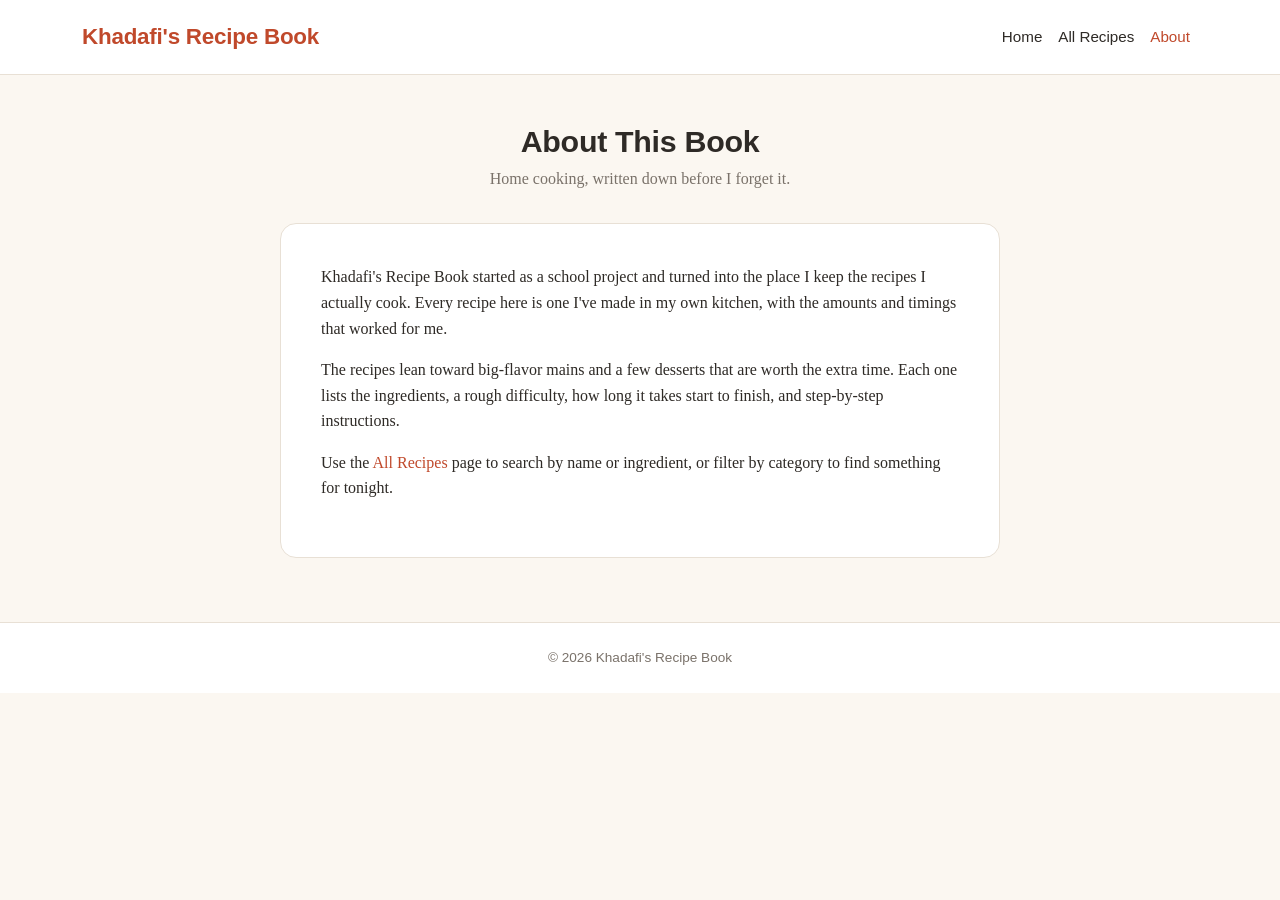
==== about.html @ 9b1b8860 "Add files via upload" ====
<!DOCTYPE html>
<html lang="en">

<head>
   <meta charset="UTF-8">
   <meta name="viewport" content="width=device-width, initial-scale=1.0">
   <title>About — Khadafi's Recipe Book</title>
   <link rel="stylesheet" href="https://cdn.jsdelivr.net/npm/bootstrap@5.3.0/dist/css/bootstrap.min.css">
   <link rel="stylesheet" href="styles.css">
</head>

<body>

   <nav class="navbar navbar-expand-lg">
      <div class="container">
         <a class="navbar-brand" href="index.html">Khadafi's Recipe Book</a>
         <button class="navbar-toggler" type="button" data-bs-toggle="collapse" data-bs-target="#navbarNav">
            <span class="navbar-toggler-icon"></span>
         </button>
         <div class="collapse navbar-collapse" id="navbarNav">
            <ul class="navbar-nav ms-auto">
               <li class="nav-item"><a class="nav-link" href="index.html">Home</a></li>
               <li class="nav-item"><a class="nav-link" href="recipes.html">All Recipes</a></li>
               <li class="nav-item"><a class="nav-link active" href="about.html">About</a></li>
            </ul>
         </div>
      </div>
   </nav>

   <div class="container mt-5">
      <h2 class="section-title">About This Book</h2>
      <p class="section-subtitle">Home cooking, written down before I forget it.</p>

      <div class="about-card">
         <p>Khadafi's Recipe Book started as a school project and turned into the place I keep
            the recipes I actually cook. Every recipe here is one I've made in my own kitchen,
            with the amounts and timings that worked for me.</p>
         <p>The recipes lean toward big-flavor mains and a few desserts that are worth the extra
            time. Each one lists the ingredients, a rough difficulty, how long it takes start to
            finish, and step-by-step instructions.</p>
         <p>Use the <a href="recipes.html">All Recipes</a> page to search by name or ingredient,
            or filter by category to find something for tonight.</p>
      </div>
   </div>

   <footer class="site-footer">
      &copy; <span id="year"></span> Khadafi's Recipe Book
   </footer>

   <script src="https://cdn.jsdelivr.net/npm/bootstrap@5.3.0/dist/js/bootstrap.bundle.min.js"></script>
   <script>document.getElementById("year").textContent = new Date().getFullYear();</script>
</body>

</html>
---- styles.css ----
/* ============================================================
   Khadafi's Recipe Book
   ============================================================ */

:root {
  --bg: #fbf7f1;
  --surface: #ffffff;
  --ink: #2e2a26;
  --muted: #7a726a;
  --accent: #c0492b;
  --accent-dark: #9a3620;
  --line: #e8e0d5;
}

* {
  box-sizing: border-box;
}

body {
  font-family: "Georgia", "Times New Roman", serif;
  background-color: var(--bg);
  color: var(--ink);
  margin: 0;
  line-height: 1.6;
}

h1,
h2,
h3,
.navbar-brand {
  font-family: "Helvetica Neue", Arial, sans-serif;
  font-weight: 700;
  letter-spacing: -0.01em;
}

a {
  color: var(--accent);
  text-decoration: none;
}

a:hover {
  color: var(--accent-dark);
}

/* ---------- nav ---------- */

.navbar {
  background-color: var(--surface);
  border-bottom: 1px solid var(--line);
  padding: 14px 0;
}

.navbar-brand {
  font-size: 1.4rem;
  color: var(--accent) !important;
}

.navbar .nav-link {
  color: var(--ink) !important;
  font-family: "Helvetica Neue", Arial, sans-serif;
  font-size: 0.95rem;
  padding: 0.25rem 0.9rem;
}

.navbar .nav-link:hover,
.navbar .nav-link.active {
  color: var(--accent) !important;
}

/* ---------- hero ---------- */

.hero {
  background: linear-gradient(rgba(0, 0, 0, 0.35), rgba(0, 0, 0, 0.35)),
    url("https://images.unsplash.com/photo-1490645935967-10de6ba17061?auto=format&fit=crop&w=1600&q=60")
      no-repeat center center / cover;
  min-height: 340px;
  display: flex;
  align-items: center;
  justify-content: center;
  text-align: center;
  color: #fff;
  padding: 40px 20px;
}

.hero-text {
  max-width: 640px;
}

.hero h1 {
  font-size: clamp(2rem, 5vw, 3.25rem);
  margin-bottom: 0.5rem;
}

.hero p {
  font-size: 1.15rem;
  margin-bottom: 1.5rem;
}

.btn-accent {
  background-color: var(--accent);
  border: none;
  color: #fff;
  font-family: "Helvetica Neue", Arial, sans-serif;
  font-weight: 600;
  padding: 0.65rem 1.6rem;
  border-radius: 999px;
  transition: background-color 0.2s ease;
}

.btn-accent:hover {
  background-color: var(--accent-dark);
  color: #fff;
}

/* ---------- section headings ---------- */

.section-title {
  text-align: center;
  margin: 3rem 0 0.4rem;
  font-size: 1.9rem;
}

.section-subtitle {
  text-align: center;
  color: var(--muted);
  margin-bottom: 2rem;
}

/* ---------- recipe cards ---------- */

.recipe-card {
  display: flex;
  flex-direction: column;
  height: 100%;
  background: var(--surface);
  border: 1px solid var(--line);
  border-radius: 14px;
  overflow: hidden;
  color: var(--ink);
  transition: transform 0.2s ease, box-shadow 0.2s ease;
}

.recipe-card:hover {
  transform: translateY(-4px);
  box-shadow: 0 12px 28px rgba(0, 0, 0, 0.12);
  color: var(--ink);
}

.recipe-card-img {
  height: 190px;
  background-size: cover;
  background-position: center;
}

.recipe-card-body {
  padding: 1.1rem 1.2rem 1.3rem;
  display: flex;
  flex-direction: column;
  flex-grow: 1;
}

.recipe-card-body h3 {
  font-size: 1.2rem;
  margin: 0.5rem 0 0.4rem;
}

.recipe-blurb {
  color: var(--muted);
  font-size: 0.95rem;
  flex-grow: 1;
}

.badge-category {
  align-self: flex-start;
  background: #f0e6da;
  color: var(--accent-dark);
  font-family: "Helvetica Neue", Arial, sans-serif;
  font-size: 0.72rem;
  font-weight: 700;
  text-transform: uppercase;
  letter-spacing: 0.06em;
  padding: 0.25rem 0.6rem;
  border-radius: 999px;
}

.recipe-meta {
  display: flex;
  flex-wrap: wrap;
  gap: 0.9rem;
  margin-top: 0.9rem;
  padding-top: 0.8rem;
  border-top: 1px solid var(--line);
  font-family: "Helvetica Neue", Arial, sans-serif;
  font-size: 0.82rem;
  color: var(--muted);
}

/* ---------- search + filters ---------- */

.toolbar {
  max-width: 720px;
  margin: 0 auto 2rem;
}

#searchInput {
  border: 1px solid var(--line);
  border-radius: 999px;
  padding: 0.7rem 1.2rem;
  font-family: "Helvetica Neue", Arial, sans-serif;
}

#searchInput:focus {
  outline: none;
  border-color: var(--accent);
  box-shadow: 0 0 0 3px rgba(192, 73, 43, 0.15);
}

#category-filters {
  display: flex;
  flex-wrap: wrap;
  gap: 0.5rem;
  justify-content: center;
  margin-top: 1rem;
}

.filter-btn {
  background: var(--surface);
  border: 1px solid var(--line);
  color: var(--ink);
  font-family: "Helvetica Neue", Arial, sans-serif;
  font-size: 0.85rem;
  padding: 0.4rem 1rem;
  border-radius: 999px;
  cursor: pointer;
  transition: all 0.15s ease;
}

.filter-btn:hover {
  border-color: var(--accent);
}

.filter-btn.active {
  background: var(--accent);
  border-color: var(--accent);
  color: #fff;
}

/* ---------- recipe detail ---------- */

.recipe-hero {
  height: 360px;
  background-size: cover;
  background-position: center;
  border-radius: 16px;
}

.recipe-detail-body {
  background: var(--surface);
  border: 1px solid var(--line);
  border-radius: 16px;
  padding: 2rem;
  margin-top: -60px;
  position: relative;
}

.back-link {
  display: inline-block;
  font-family: "Helvetica Neue", Arial, sans-serif;
  font-size: 0.9rem;
  margin-bottom: 0.8rem;
}

.recipe-detail-body h1 {
  font-size: clamp(1.8rem, 4vw, 2.6rem);
  margin: 0.5rem 0;
}

.recipe-detail-body .lead {
  color: var(--muted);
}

.recipe-stats {
  display: flex;
  flex-wrap: wrap;
  gap: 1.5rem;
  margin-top: 1.2rem;
  padding: 1rem 0;
  border-top: 1px solid var(--line);
  border-bottom: 1px solid var(--line);
  font-family: "Helvetica Neue", Arial, sans-serif;
}

.recipe-stats div {
  display: flex;
  flex-direction: column;
}

.recipe-stats strong {
  font-size: 1.05rem;
}

.recipe-stats span {
  font-size: 0.8rem;
  color: var(--muted);
  text-transform: uppercase;
  letter-spacing: 0.05em;
}

.recipe-detail-body h2 {
  font-size: 1.35rem;
  margin-bottom: 0.9rem;
}

.ingredient-list {
  list-style: none;
  padding: 0;
}

.ingredient-list li {
  padding: 0.5rem 0 0.5rem 1.6rem;
  border-bottom: 1px dashed var(--line);
  position: relative;
}

.ingredient-list li::before {
  content: "\2713";
  position: absolute;
  left: 0;
  color: var(--accent);
  font-weight: 700;
}

.method-list {
  padding-left: 1.2rem;
}

.method-list li {
  margin-bottom: 0.9rem;
  padding-left: 0.4rem;
}

.method-list li::marker {
  color: var(--accent);
  font-family: "Helvetica Neue", Arial, sans-serif;
  font-weight: 700;
}

/* ---------- about ---------- */

.about-card {
  background: var(--surface);
  border: 1px solid var(--line);
  border-radius: 16px;
  padding: 2.5rem;
  max-width: 720px;
  margin: 0 auto;
}

/* ---------- footer ---------- */

.site-footer {
  background: var(--surface);
  border-top: 1px solid var(--line);
  text-align: center;
  color: var(--muted);
  font-family: "Helvetica Neue", Arial, sans-serif;
  font-size: 0.85rem;
  padding: 1.5rem 1rem;
  margin-top: 4rem;
}
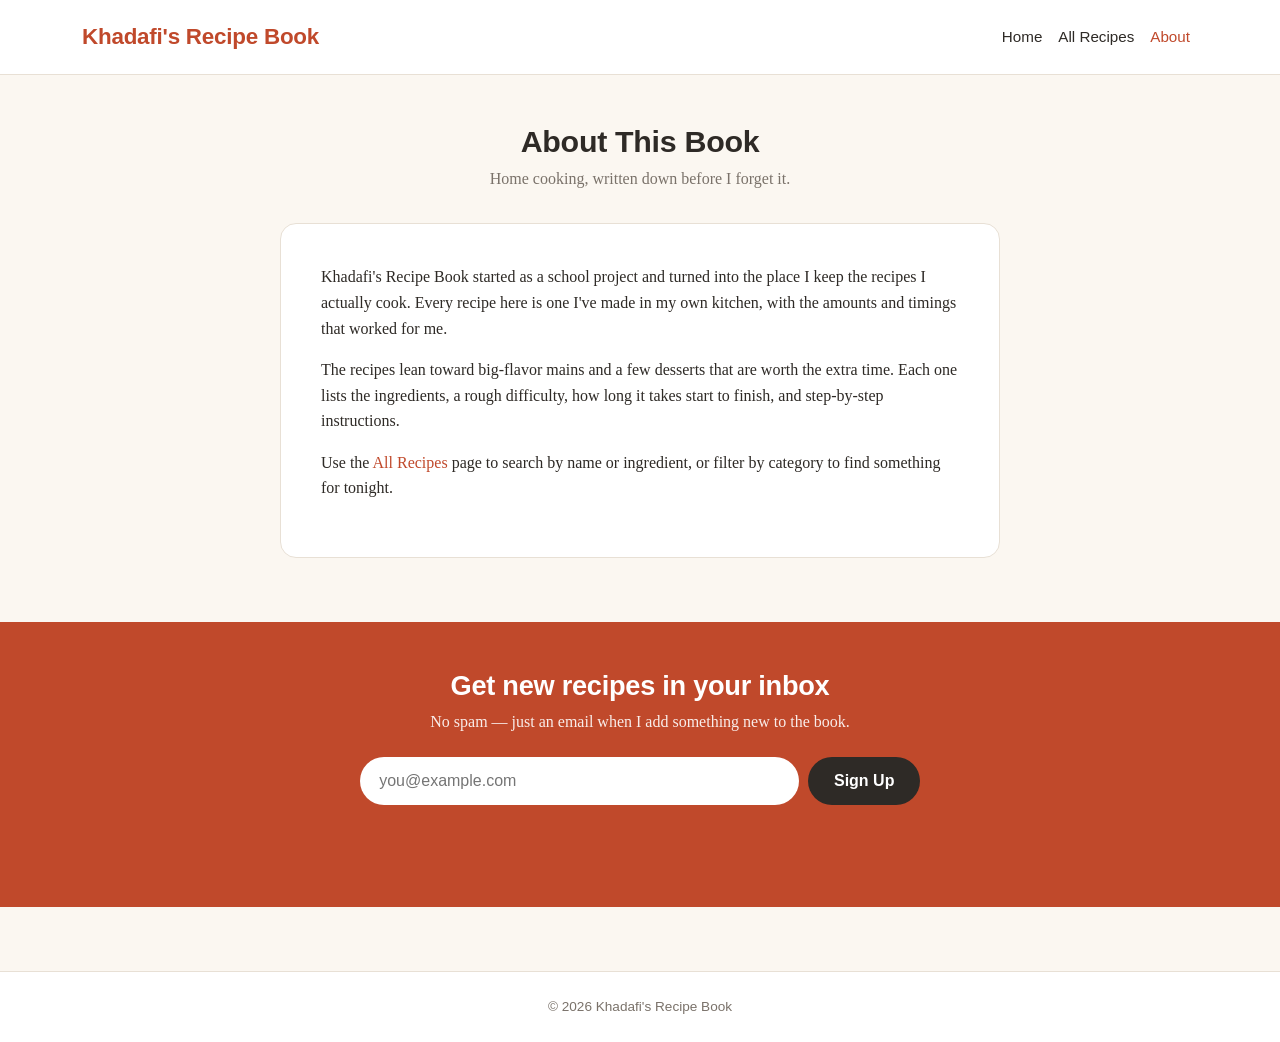
==== commit 532aa1fd: "Add files via upload" ====
--- a/about.html
+++ b/about.html
@@ -43,10 +43,23 @@
       </div>
    </div>
 
+   <section class="newsletter-section">
+      <div class="newsletter-card">
+         <h2>Get new recipes in your inbox</h2>
+         <p>No spam — just an email when I add something new to the book.</p>
+         <form class="newsletter-form" novalidate>
+            <input type="email" name="EMAIL" placeholder="you@example.com" required aria-label="Email address">
+            <button type="submit">Sign Up</button>
+         </form>
+         <p class="signup-message"></p>
+      </div>
+   </section>
+
    <footer class="site-footer">
       &copy; <span id="year"></span> Khadafi's Recipe Book
    </footer>
 
+   <script src="newsletter.js"></script>
    <script src="https://cdn.jsdelivr.net/npm/bootstrap@5.3.0/dist/js/bootstrap.bundle.min.js"></script>
    <script>document.getElementById("year").textContent = new Date().getFullYear();</script>
 </body>
--- a/styles.css
+++ b/styles.css
@@ -345,6 +345,89 @@
   font-weight: 700;
 }
 
+/* ---------- newsletter signup ---------- */
+
+.newsletter-section {
+  background: var(--accent);
+  padding: 3rem 1rem;
+  margin-top: 4rem;
+}
+
+.newsletter-card {
+  max-width: 560px;
+  margin: 0 auto;
+  text-align: center;
+  color: #fff;
+}
+
+.newsletter-card h2 {
+  font-size: 1.7rem;
+  margin-bottom: 0.4rem;
+}
+
+.newsletter-card p {
+  color: rgba(255, 255, 255, 0.9);
+  margin-bottom: 1.4rem;
+}
+
+.newsletter-form {
+  display: flex;
+  gap: 0.6rem;
+  flex-wrap: wrap;
+  justify-content: center;
+}
+
+.newsletter-form input[type="email"] {
+  flex: 1 1 260px;
+  border: none;
+  border-radius: 999px;
+  padding: 0.7rem 1.2rem;
+  font-family: "Helvetica Neue", Arial, sans-serif;
+}
+
+.newsletter-form input[type="email"]:focus {
+  outline: none;
+  box-shadow: 0 0 0 3px rgba(255, 255, 255, 0.5);
+}
+
+.newsletter-form button {
+  background: var(--ink);
+  color: #fff;
+  border: none;
+  border-radius: 999px;
+  padding: 0.7rem 1.6rem;
+  font-family: "Helvetica Neue", Arial, sans-serif;
+  font-weight: 600;
+  cursor: pointer;
+  transition: background-color 0.2s ease;
+}
+
+.newsletter-form button:hover {
+  background: #000;
+}
+
+.newsletter-form button:disabled {
+  opacity: 0.7;
+  cursor: default;
+}
+
+.signup-message {
+  margin: 0.9rem 0 0;
+  font-family: "Helvetica Neue", Arial, sans-serif;
+  font-size: 0.9rem;
+  min-height: 1.2em;
+}
+
+.signup-message.success {
+  color: #d7f7dc;
+  font-weight: 600;
+}
+
+.signup-message.error {
+  color: #ffe1d6;
+  font-weight: 600;
+}
+
 /* ---------- about ---------- */
 
 .about-card {
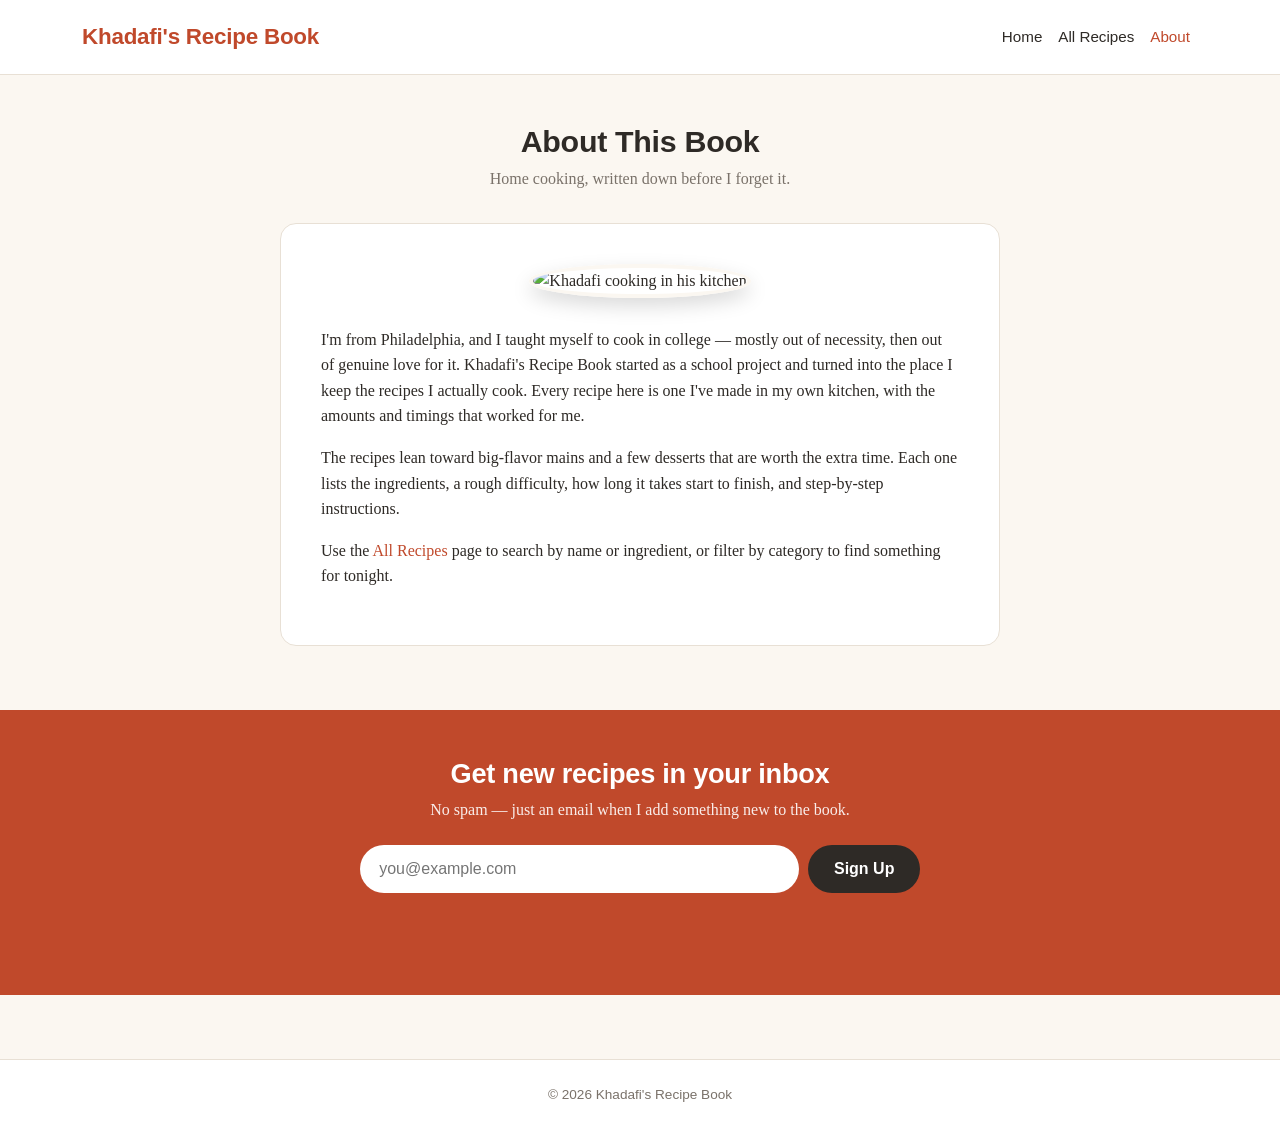
==== commit 897e9d43: "Add files via upload" ====
--- a/about.html
+++ b/about.html
@@ -32,9 +32,13 @@
       <p class="section-subtitle">Home cooking, written down before I forget it.</p>
 
       <div class="about-card">
-         <p>Khadafi's Recipe Book started as a school project and turned into the place I keep
-            the recipes I actually cook. Every recipe here is one I've made in my own kitchen,
-            with the amounts and timings that worked for me.</p>
+         <div class="about-photo-wrap">
+            <img src="images/khadafi-cooking.jpg" alt="Khadafi cooking in his kitchen" class="about-photo">
+         </div>
+         <p>I'm from Philadelphia, and I taught myself to cook in college — mostly out of necessity,
+            then out of genuine love for it. Khadafi's Recipe Book started as a school project and
+            turned into the place I keep the recipes I actually cook. Every recipe here is one I've
+            made in my own kitchen, with the amounts and timings that worked for me.</p>
          <p>The recipes lean toward big-flavor mains and a few desserts that are worth the extra
             time. Each one lists the ingredients, a rough difficulty, how long it takes start to
             finish, and step-by-step instructions.</p>
--- a/styles.css
+++ b/styles.css
@@ -345,6 +345,46 @@
   font-weight: 700;
 }
 
+/* ---------- TEMPORARY: proposal RSVP (remove with the recipe entry in recipes.js) ---------- */
+
+.proposal-rsvp {
+  margin-top: 2rem;
+  padding-top: 1.5rem;
+  border-top: 1px solid var(--line);
+  text-align: center;
+}
+
+.proposal-rsvp .btn {
+  margin: 0 0.4rem;
+}
+
+.rsvp-message {
+  margin-top: 1rem;
+  font-family: "Helvetica Neue", Arial, sans-serif;
+  font-weight: 600;
+  color: var(--accent-dark);
+  min-height: 1.4em;
+}
+
+.confetti-piece {
+  position: fixed;
+  top: -2rem;
+  z-index: 9999;
+  pointer-events: none;
+  animation: confetti-fall 2.4s ease-in forwards;
+}
+
+@keyframes confetti-fall {
+  0% {
+    transform: translateY(0) rotate(0deg);
+    opacity: 1;
+  }
+  100% {
+    transform: translateY(105vh) rotate(360deg);
+    opacity: 0.2;
+  }
+}
+
 /* ---------- newsletter signup ---------- */
 
 .newsletter-section {
@@ -439,6 +479,20 @@
   margin: 0 auto;
 }
 
+.about-photo-wrap {
+  text-align: center;
+  margin-bottom: 1.8rem;
+}
+
+.about-photo {
+  width: 220px;
+  height: 220px;
+  object-fit: cover;
+  border-radius: 50%;
+  border: 4px solid var(--bg);
+  box-shadow: 0 8px 20px rgba(0, 0, 0, 0.15);
+}
+
 /* ---------- footer ---------- */
 
 .site-footer {
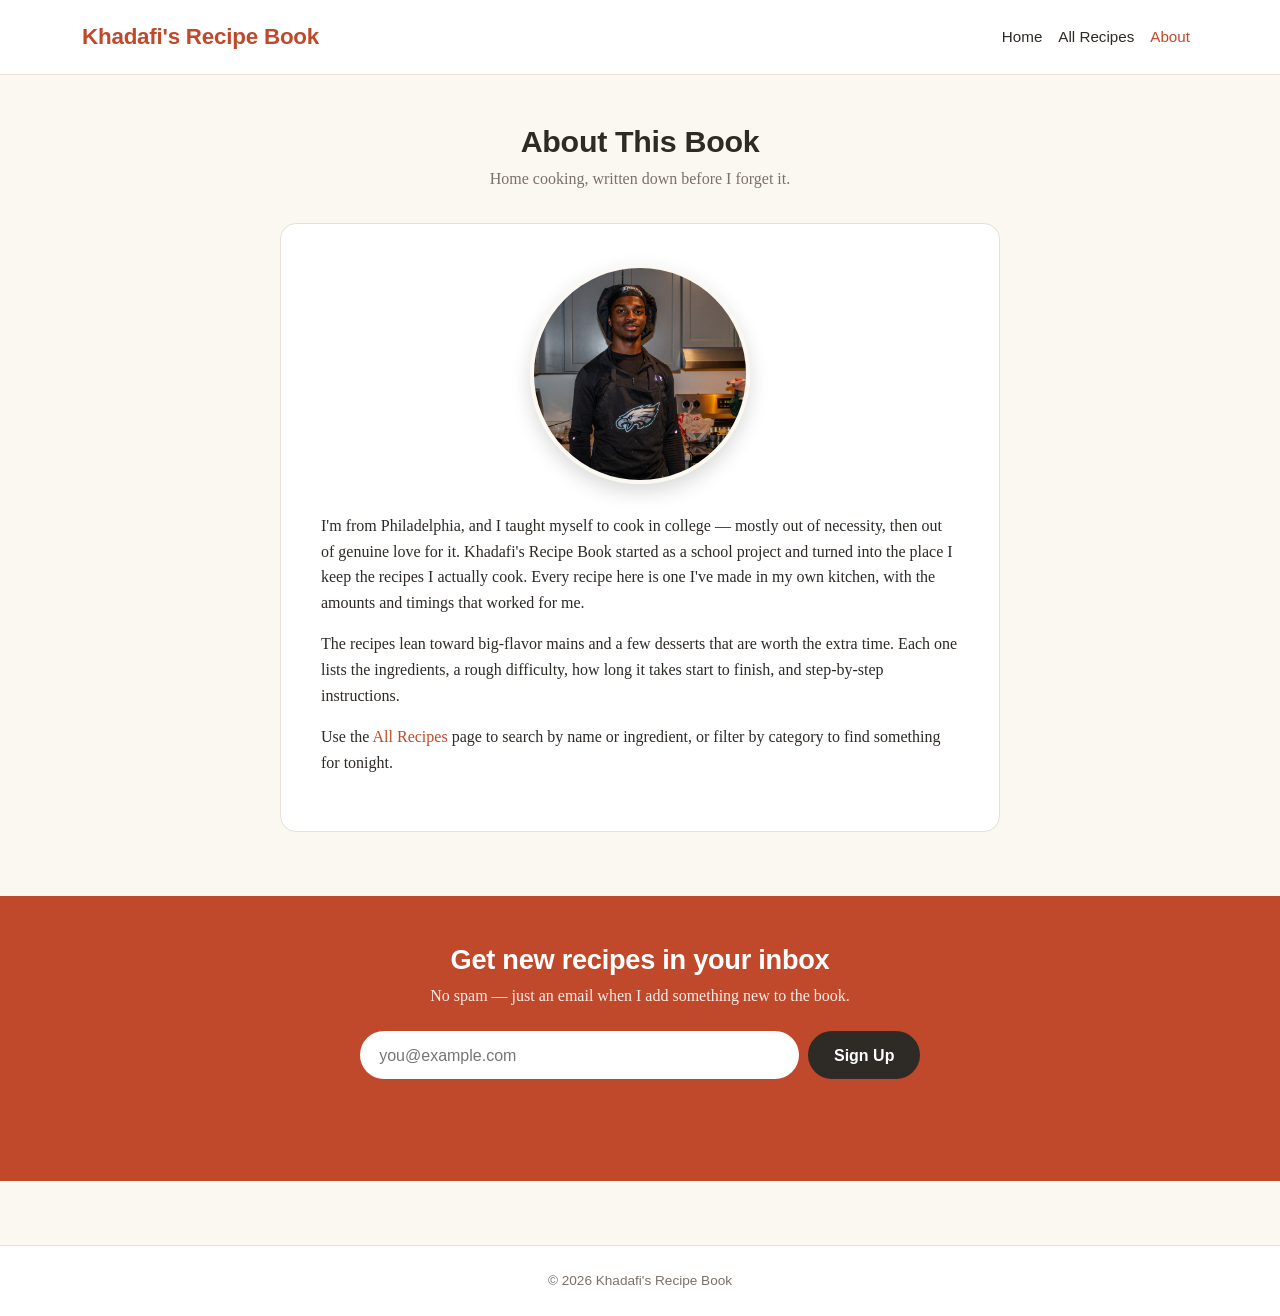
==== commit 48c4ec0d: "Add files via upload" ====
--- a/about.html
+++ b/about.html
@@ -33,7 +33,7 @@
 
       <div class="about-card">
          <div class="about-photo-wrap">
-            <img src="images/khadafi-cooking.jpg" alt="Khadafi cooking in his kitchen" class="about-photo">
+            <img src="khadafi-cooking.jpg" alt="Khadafi cooking in his kitchen" class="about-photo">
          </div>
          <p>I'm from Philadelphia, and I taught myself to cook in college — mostly out of necessity,
             then out of genuine love for it. Khadafi's Recipe Book started as a school project and
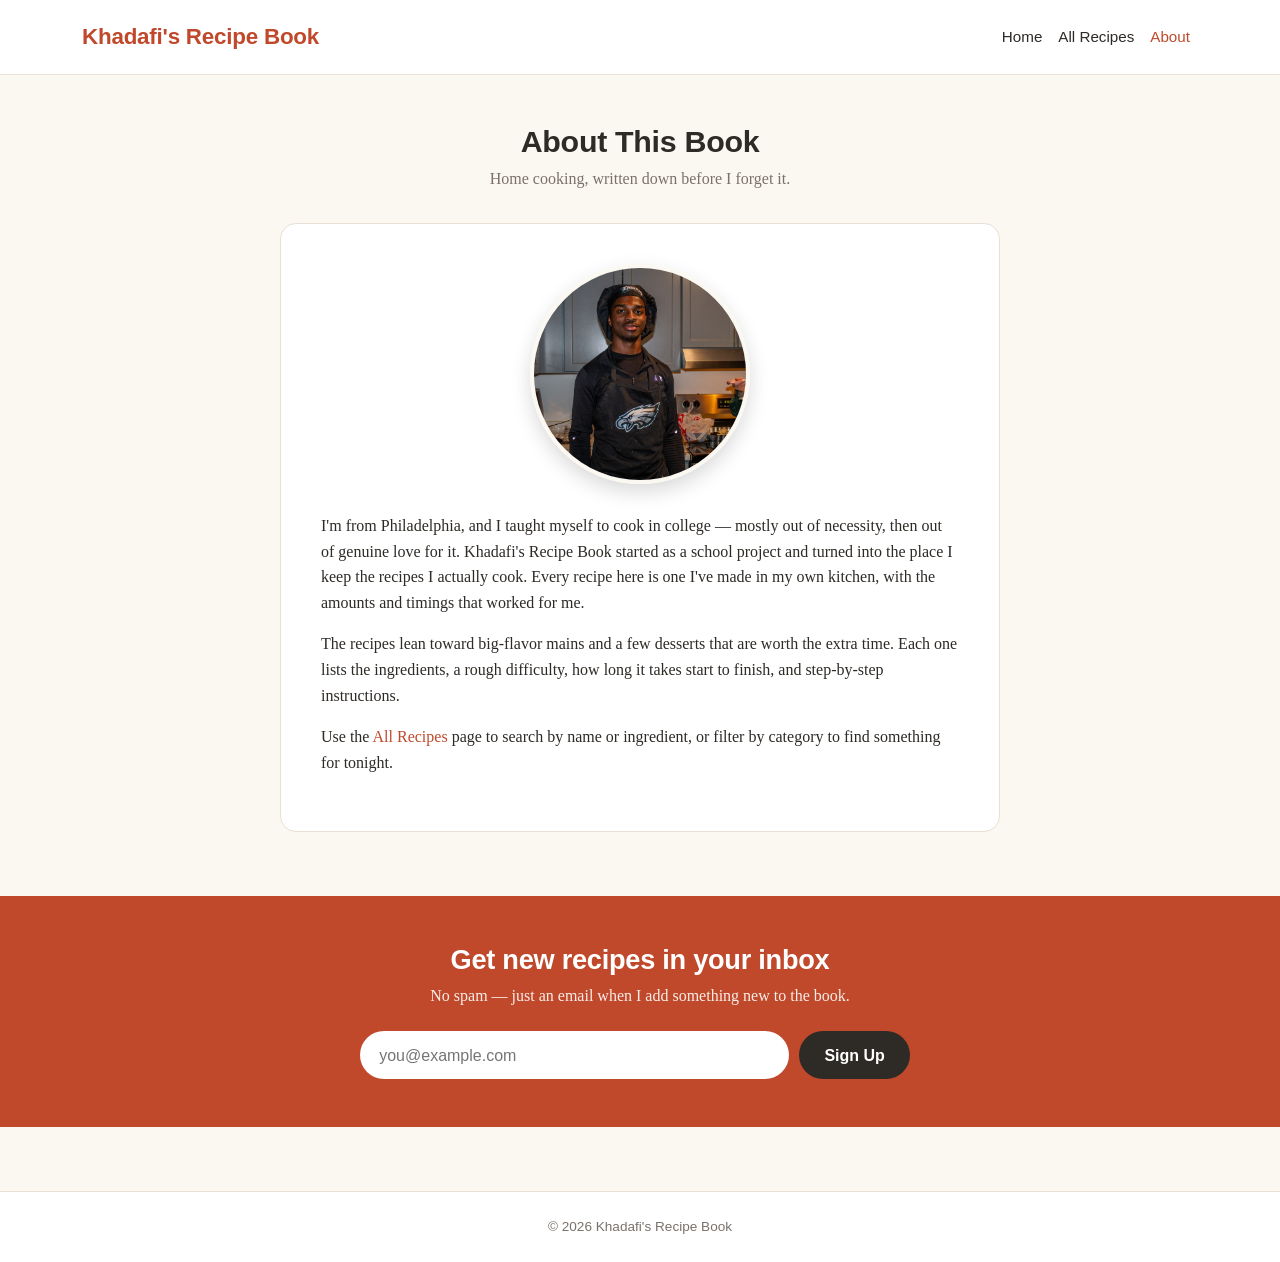
==== commit 9a00c799: "Add files via upload" ====
--- a/about.html
+++ b/about.html
@@ -51,11 +51,19 @@
       <div class="newsletter-card">
          <h2>Get new recipes in your inbox</h2>
          <p>No spam — just an email when I add something new to the book.</p>
-         <form class="newsletter-form" novalidate>
-            <input type="email" name="EMAIL" placeholder="you@example.com" required aria-label="Email address">
-            <button type="submit">Sign Up</button>
-         </form>
-         <p class="signup-message"></p>
+         <div id="mc_embed_signup">
+            <form action="https://khadafisrecipebook.us20.list-manage.com/subscribe/post?u=ab4adff1aeb7acd3c56072c76&amp;id=e557a57e4c&amp;f_id=002dc2e1f0" method="post" id="mc-embedded-subscribe-form" name="mc-embedded-subscribe-form" class="validate newsletter-form" target="_blank">
+               <input type="email" name="EMAIL" class="required email" id="mce-EMAIL" placeholder="you@example.com" aria-label="Email address" required>
+               <div aria-hidden="true" style="position:absolute; left:-5000px;">
+                  <input type="text" name="b_ab4adff1aeb7acd3c56072c76_e557a57e4c" tabindex="-1" value="">
+               </div>
+               <button type="submit" name="subscribe" id="mc-embedded-subscribe">Sign Up</button>
+               <div id="mce-responses" class="clear">
+                  <div class="response" id="mce-error-response" style="display:none;"></div>
+                  <div class="response" id="mce-success-response" style="display:none;"></div>
+               </div>
+            </form>
+         </div>
       </div>
    </section>
 
@@ -63,7 +71,9 @@
       &copy; <span id="year"></span> Khadafi's Recipe Book
    </footer>
 
-   <script src="newsletter.js"></script>
+   <script src="https://code.jquery.com/jquery-3.6.0.min.js"></script>
+   <script src="https://s3.amazonaws.com/downloads.mailchimp.com/js/mc-validate.js"></script>
+   <script>(function($) {window.fnames = new Array(); window.ftypes = new Array();fnames[0]='EMAIL';ftypes[0]='email';fnames[1]='FNAME';ftypes[1]='text';fnames[2]='LNAME';ftypes[2]='text';fnames[3]='ADDRESS';ftypes[3]='address';fnames[4]='PHONE';ftypes[4]='phone';fnames[5]='BIRTHDAY';ftypes[5]='birthday';fnames[6]='COMPANY';ftypes[6]='text';}(jQuery));var $mcj = jQuery.noConflict(true);</script>
    <script src="https://cdn.jsdelivr.net/npm/bootstrap@5.3.0/dist/js/bootstrap.bundle.min.js"></script>
    <script>document.getElementById("year").textContent = new Date().getFullYear();</script>
 </body>
--- a/styles.css
+++ b/styles.css
@@ -468,6 +468,16 @@
   font-weight: 600;
 }
 
+/* Mailchimp's own validation-error/success text inside the embedded form */
+#mc_embed_signup .response {
+  flex-basis: 100%;
+  margin-top: 0.6rem;
+  font-family: "Helvetica Neue", Arial, sans-serif;
+  font-size: 0.85rem;
+  font-weight: 600;
+  color: #ffe1d6;
+}
+
 /* ---------- about ---------- */
 
 .about-card {
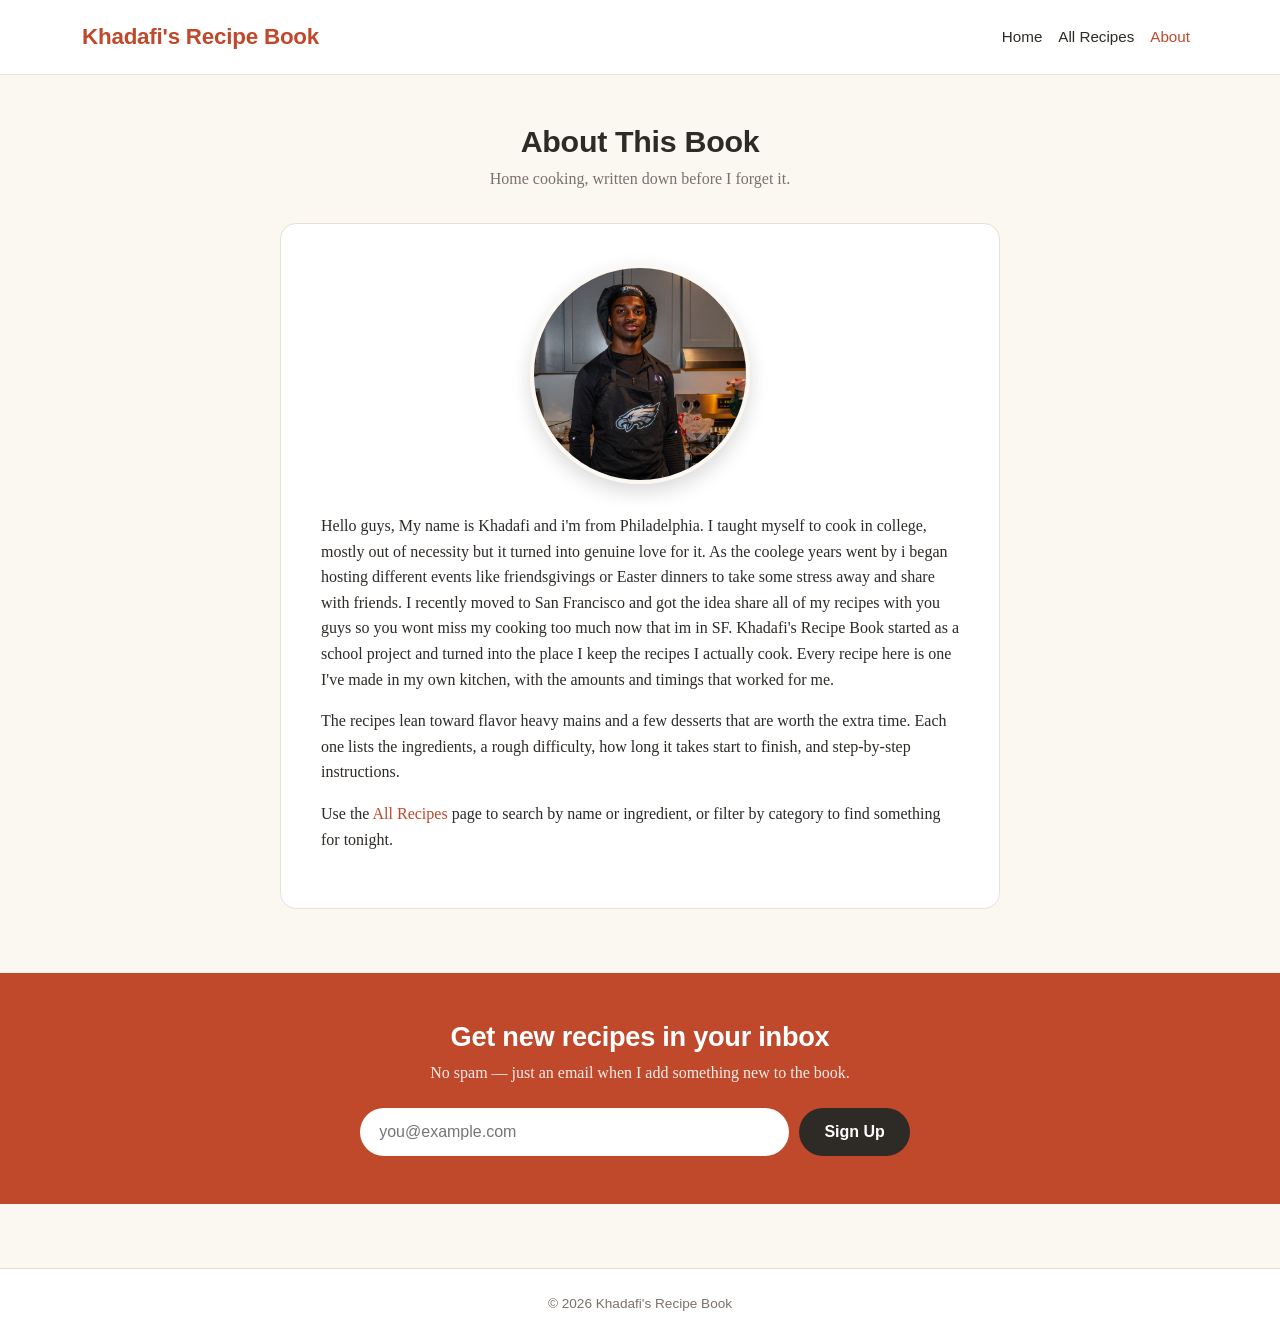
==== commit 9c00e869: "Add files via upload" ====
--- a/about.html
+++ b/about.html
@@ -35,11 +35,13 @@
          <div class="about-photo-wrap">
             <img src="khadafi-cooking.jpg" alt="Khadafi cooking in his kitchen" class="about-photo">
          </div>
-         <p>I'm from Philadelphia, and I taught myself to cook in college — mostly out of necessity,
-            then out of genuine love for it. Khadafi's Recipe Book started as a school project and
-            turned into the place I keep the recipes I actually cook. Every recipe here is one I've
+         <p>Hello guys, My name is Khadafi and i'm from Philadelphia. I taught myself to cook in college, mostly out of necessity but it
+            turned into genuine love for it. As the coolege years went by i began hosting different events like friendsgivings or Easter dinners to 
+            take some stress away and share with friends. I recently moved to San Francisco and got the idea share all of my recipes with you guys so you wont miss my cooking too much now that im in SF.
+             Khadafi's Recipe Book started as a school project and
+            turned into the place I keep the recipes I actually cook.  Every recipe here is one I've
             made in my own kitchen, with the amounts and timings that worked for me.</p>
-         <p>The recipes lean toward big-flavor mains and a few desserts that are worth the extra
+         <p>The recipes lean toward flavor heavy mains and a few desserts that are worth the extra
             time. Each one lists the ingredients, a rough difficulty, how long it takes start to
             finish, and step-by-step instructions.</p>
          <p>Use the <a href="recipes.html">All Recipes</a> page to search by name or ingredient,
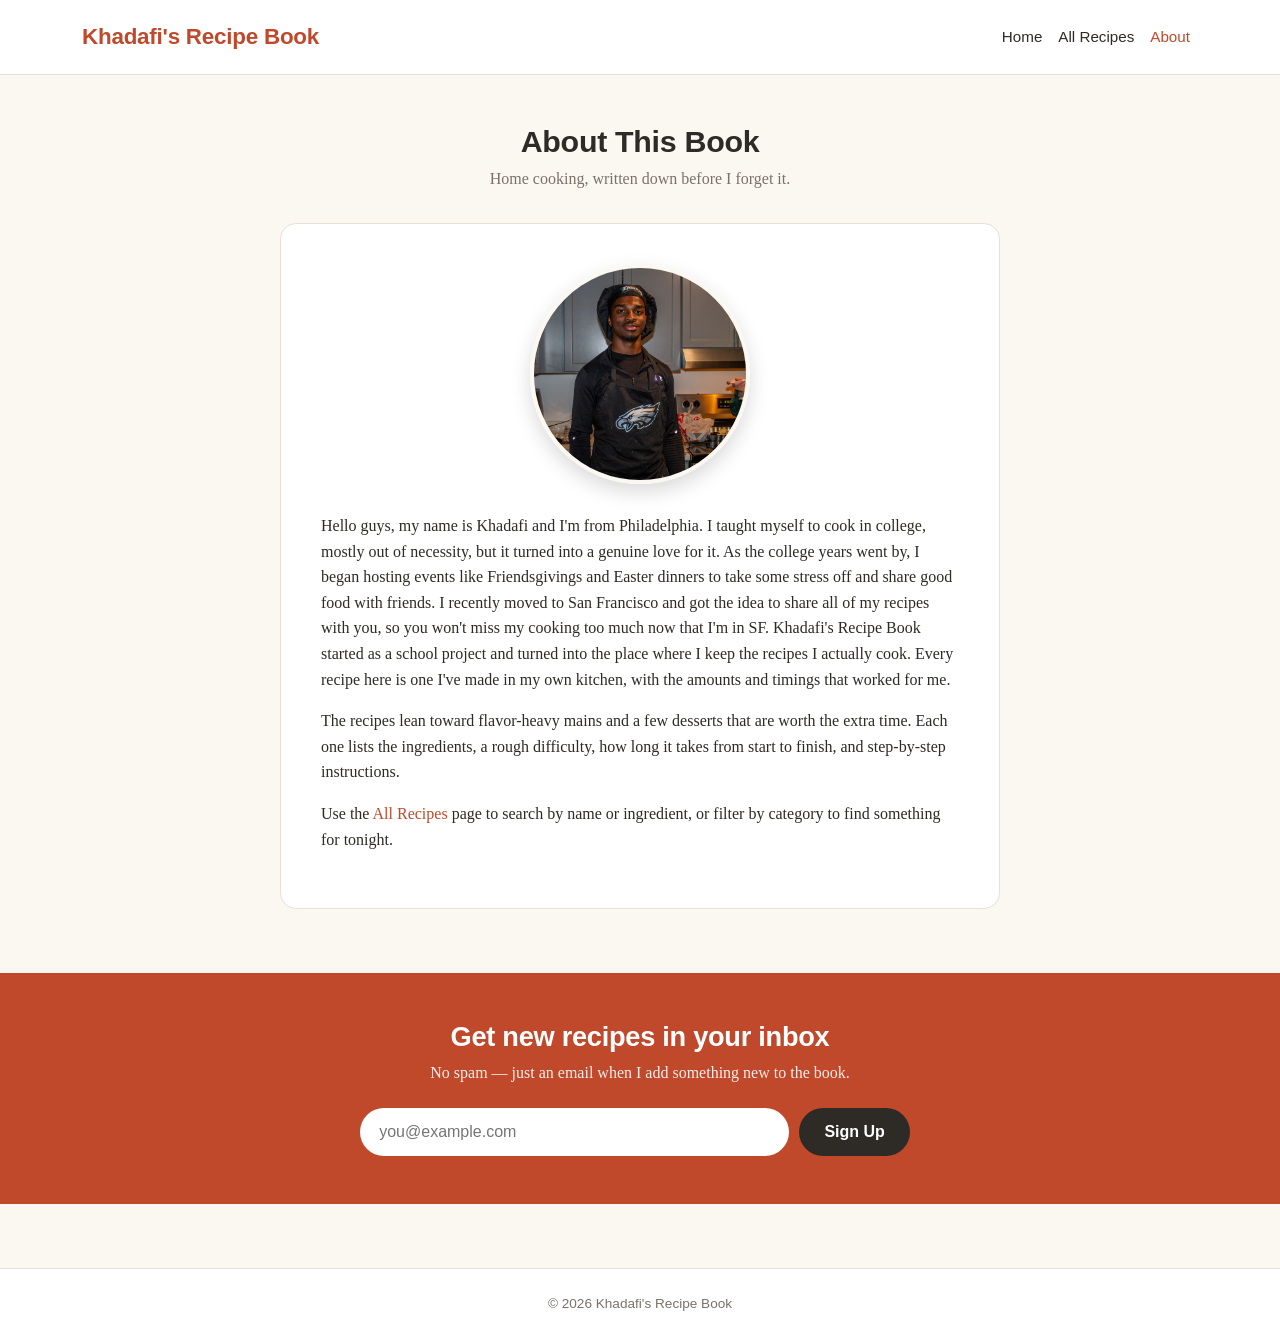
==== commit c254dd10: "Add files via upload" ====
--- a/about.html
+++ b/about.html
@@ -35,15 +35,16 @@
          <div class="about-photo-wrap">
             <img src="khadafi-cooking.jpg" alt="Khadafi cooking in his kitchen" class="about-photo">
          </div>
-         <p>Hello guys, My name is Khadafi and i'm from Philadelphia. I taught myself to cook in college, mostly out of necessity but it
-            turned into genuine love for it. As the coolege years went by i began hosting different events like friendsgivings or Easter dinners to 
-            take some stress away and share with friends. I recently moved to San Francisco and got the idea share all of my recipes with you guys so you wont miss my cooking too much now that im in SF.
-             Khadafi's Recipe Book started as a school project and
-            turned into the place I keep the recipes I actually cook.  Every recipe here is one I've
-            made in my own kitchen, with the amounts and timings that worked for me.</p>
-         <p>The recipes lean toward flavor heavy mains and a few desserts that are worth the extra
-            time. Each one lists the ingredients, a rough difficulty, how long it takes start to
-            finish, and step-by-step instructions.</p>
+         <p>Hello guys, my name is Khadafi and I'm from Philadelphia. I taught myself to cook in college, mostly out of
+            necessity, but it turned into a genuine love for it. As the college years went by, I began hosting events like
+            Friendsgivings and Easter dinners to take some stress off and share good food with friends. I recently moved
+            to San Francisco and got the idea to share all of my recipes with you, so you won't miss my cooking too much
+            now that I'm in SF. Khadafi's Recipe Book started as a school project and turned into the place where I keep
+            the recipes I actually cook. Every recipe here is one I've made in my own kitchen, with the amounts and
+            timings that worked for me.</p>
+         <p>The recipes lean toward flavor-heavy mains and a few desserts that are worth the extra time. Each one lists
+            the ingredients, a rough difficulty, how long it takes from start to finish, and step-by-step
+            instructions.</p>
          <p>Use the <a href="recipes.html">All Recipes</a> page to search by name or ingredient,
             or filter by category to find something for tonight.</p>
       </div>
